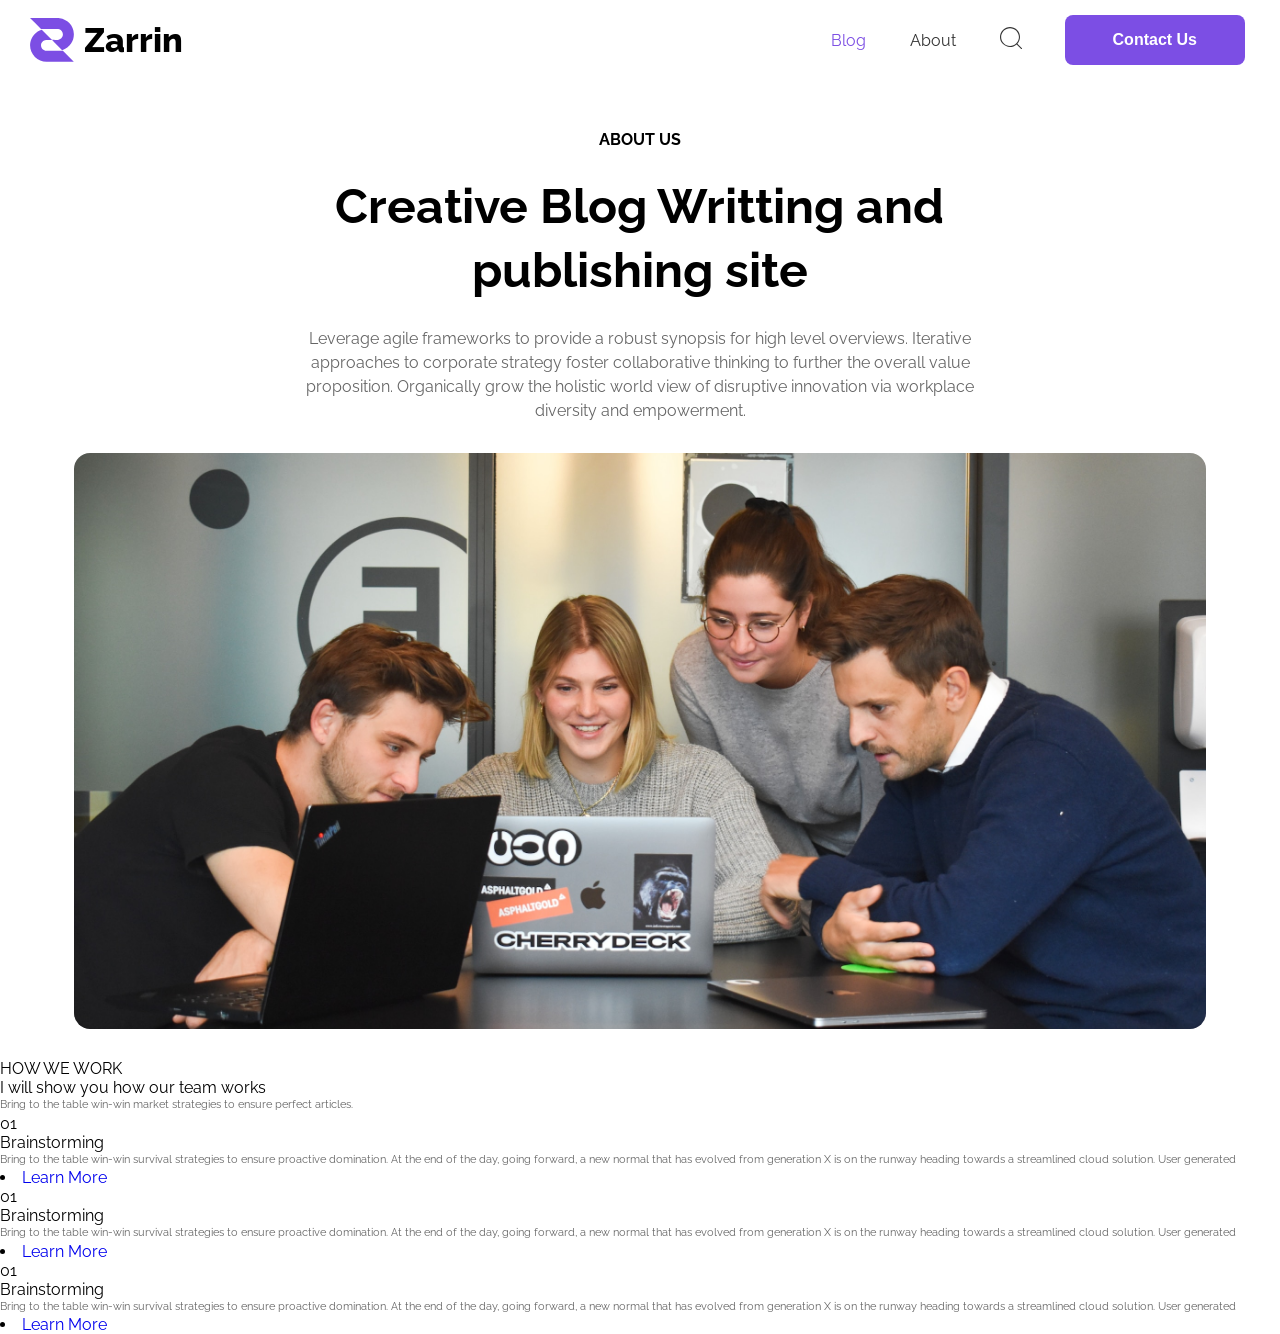
==== about.html @ 3b95d18b "The blog page is finished; I’m wrapping up the About page." ====
<!DOCTYPE html>
<html lang="en">

<head>
    <meta charset="UTF-8">
    <meta name="viewport" content="width=device-width, initial-scale=1.0">
    <title>About</title>
    <link rel="stylesheet" href="styles/about.css">
</head>

<body>
    <!--================ ABOUT PAGE =================-->

    <!-- NAVBAR SECTION -->
    <section class="navbar container">
        <div class="navbar-content">
            <div class="logo">
                <img src="icons/main-logo.svg" alt="" />
                <span>Zarrin</span>
            </div>
            <nav class="hamburger-content">
                <ul>
                    <li><a href="blog.html">Blog</a></li>
                    <li><a href="about.html">About</a></li>
                    <div class="ham-button">
                        <button class="btn-purple">Contact Us</button>
                    </div>
                </ul>
            </nav>
            <div class="nav-right">
                <div class="nav-links">
                    <ul>
                        <li><a href="blog.html">Blog</a></li>
                        <li><a href="about.html">About</a></li>
                        <li><img src="icons/search.svg" alt="" /></li>
                        <button class="btn-purple">Contact Us</button>
                    </ul>
                </div>
            </div>
            <div class="hamburger">
                <img src="icons/hamburger.png" alt="" />
            </div>
        </div>
    </section>

    <!-- CREATIVE BLOG -->
    <section class="blog container">
        <div class="blog-content">
            <div class="blog-mini-header">
                <span>ABOUT US</span>
            </div>
            <div class="blog-header">
                <span>Creative Blog Writting and publishing site</span>
            </div>
            <div class="blog-text main-p">
                <span>Leverage agile frameworks to provide a robust synopsis for high level overviews. Iterative
                    approaches to corporate strategy foster collaborative thinking to further the overall value
                    proposition. Organically grow the holistic world view of disruptive innovation via workplace
                    diversity and empowerment.
                </span>
            </div>
        </div>
        <div class="blog-img"></div>
    </section>

    <!-- OUR TEAM WORK -->
    <section class="our-work">
        <div class="team-top">
            <div class="mini-header">
                <span>HOW WE WORK</span>
            </div>
            <div class="top-text-content">
                <div class="team-header">
                    <span>I will show you how our team works</span>
                </div>
                <div class="top-right-text main-p">
                    <span>Bring to the table win-win market strategies to ensure perfect articles. </span>
                </div>
            </div>
        </div>
        <div class="team-cards">
            <!-- Third card -->
            <div class="t-card">
                <div class="t-num">
                    <span>01</span>
                </div>
                <div class="t-header">
                    <span>Brainstorming</span>
                </div>
                <div class="t-text main-p">
                    <span>Bring to the table win-win survival strategies to ensure proactive domination. At the end of
                        the day, going forward, a new normal that has evolved from generation X is on the runway heading
                        towards a streamlined cloud solution. User generated
                    </span>
                </div>
                <div class="learn-more">
                    <li><a href="#">Learn More</a></li>
                </div>
            </div>
            <!-- Third card -->
            <div class="t-card">
                <div class="t-num">
                    <span>01</span>
                </div>
                <div class="t-header">
                    <span>Brainstorming</span>
                </div>
                <div class="t-text main-p">
                    <span>Bring to the table win-win survival strategies to ensure proactive domination. At the end of
                        the day, going forward, a new normal that has evolved from generation X is on the runway heading
                        towards a streamlined cloud solution. User generated
                    </span>
                </div>
                <div class="learn-more">
                    <li><a href="#">Learn More</a></li>
                </div>
            </div>
            <!-- Third card -->
            <div class="t-card">
                <div class="t-num">
                    <span>01</span>
                </div>
                <div class="t-header">
                    <span>Brainstorming</span>
                </div>
                <div class="t-text main-p">
                    <span>Bring to the table win-win survival strategies to ensure proactive domination. At the end of
                        the day, going forward, a new normal that has evolved from generation X is on the runway heading
                        towards a streamlined cloud solution. User generated
                    </span>
                </div>
                <div class="learn-more">
                    <li><a href="#">Learn More</a></li>
                </div>
            </div>
        </div>
    </section>


    <script src="app.js"></script>
</body>

</html>
---- styles/about.css ----
@import url("https://fonts.googleapis.com/css2?family=Inter:ital,opsz,wght@0,14..32,100..900;1,14..32,100..900&family=Roboto:ital,wght@0,100..900;1,100..900&display=swap");
@import url("https://fonts.googleapis.com/css2?family=Inter:ital,opsz,wght@0,14..32,100..900;1,14..32,100..900&family=Raleway:ital,wght@0,100..900;1,100..900&family=Roboto:ital,wght@0,100..900;1,100..900&display=swap");
@import url("https://fonts.googleapis.com/css2?family=Inter:ital,opsz,wght@0,14..32,100..900;1,14..32,100..900&family=Roboto:ital,wght@0,100..900;1,100..900&display=swap");
@import url("https://fonts.googleapis.com/css2?family=Inter:ital,opsz,wght@0,14..32,100..900;1,14..32,100..900&family=Raleway:ital,wght@0,100..900;1,100..900&family=Roboto:ital,wght@0,100..900;1,100..900&display=swap");
* {
  margin: 0;
  padding: 0;
  box-sizing: border-box;
}

body {
  font-family: "raleway";
}

.container {
  max-width: 1232px;
  margin-inline: auto;
}

ul {
  list-style-type: none;
}

a {
  text-decoration: none;
}

.purple-bg {
  background-color: #7C4EE4;
}

.main-p {
  font-size: 11px;
  line-height: 150%;
  color: #666666;
}

.dev-and-date {
  display: flex;
  justify-content: center;
  align-items: center;
  font-family: "roboto";
  justify-content: start;
  gap: 8px;
}
.dev-and-date .development {
  font-weight: 700;
  font-size: 12px;
  line-height: 150%;
  font-family: roboto !important;
  color: #333333;
}
@media (max-width: 1024px) {
  .dev-and-date .development {
    font-size: 8px;
  }
}
.dev-and-date .date {
  font-weight: 500;
  font-size: 12px;
  font-family: "roboto" !important;
  line-height: 150%;
  color: #999999;
}
@media (max-width: 1024px) {
  .dev-and-date .date {
    font-size: 8px;
  }
}

.read-more {
  font-weight: 700;
  font-size: 18px;
  line-height: 150%;
}
.read-more a {
  color: #7C4EE4;
  text-decoration: underline;
}

.ai-header {
  font-weight: 700;
  font-size: 64px;
  width: 100%;
  line-height: 86px;
}

.navbar {
  position: fixed;
  background: #fff;
  max-width: 100% !important;
  top: 0;
  left: 0;
  right: 0;
  padding: 0 30px;
  z-index: 1;
}
.navbar .logo {
  display: flex;
  justify-content: center;
  align-items: center;
  gap: 10px;
}
.navbar .logo span {
  font-size: 34px;
  font-weight: 800;
}
.navbar .navbar-content {
  display: flex;
  justify-content: center;
  align-items: center;
  justify-content: space-between;
  padding: 15px 5px 15px 0;
}
.navbar .navbar-content .hamburger-content {
  display: none;
  position: absolute;
  width: 100%;
  background-color: #fff;
  justify-content: flex-start;
  top: 100%;
  left: 0;
  box-shadow: 0px 5px 15px -10px #6b6b6b;
}
.navbar .navbar-content .hamburger-content ul.active {
  display: none;
  flex-direction: column;
  width: 100%;
}
.navbar .navbar-content .hamburger-content ul.active li {
  padding: 25px 15px;
}
.navbar .navbar-content .hamburger-content ul.active li a {
  color: #7C4EE4;
}
.navbar .navbar-content .hamburger-content ul.active li:hover {
  background-color: #f3efff;
  cursor: pointer;
  transition: 0.1s ease-in;
}
.navbar .navbar-content .hamburger-content ul.active .ham-button {
  padding: 10px;
}
.navbar .navbar-content .hamburger-content .btn-purple {
  padding: 14px 32px;
  background-color: #7C4EE4;
  color: #fff;
  border: none;
  border-radius: 8px;
  font-size: 16px;
  font-weight: 600;
  cursor: pointer;
  color: #fff;
  padding: 16px 48px;
}
.navbar .navbar-content .hamburger-content .active {
  display: none;
  padding: 15px 10px;
  flex-direction: column;
}
.navbar .navbar-content .nav-right .nav-links ul {
  display: flex;
  justify-content: center;
  align-items: center;
  justify-content: space-between;
}
.navbar .navbar-content .nav-right .nav-links ul li {
  padding: 0 22px;
}
.navbar .navbar-content .nav-right .nav-links ul li a {
  color: #333333;
}
.navbar .navbar-content .nav-right .nav-links ul li:first-child a {
  color: #7C4EE4;
}
.navbar .navbar-content .nav-right .nav-links ul .btn-purple {
  padding: 14px 32px;
  background-color: #7C4EE4;
  color: #fff;
  border: none;
  border-radius: 8px;
  font-size: 16px;
  font-weight: 600;
  cursor: pointer;
  padding: 16px 48px;
}
@media (max-width: 480px) {
  .navbar .navbar-content .nav-right .nav-links ul .btn-purple {
    padding: 11px 32px;
  }
}
.navbar .navbar-content .nav-right .nav-links ul .btn-purple {
  margin-left: 20px;
}
.navbar .hamburger {
  display: none;
  height: 50px;
  cursor: pointer;
  padding: 5px;
  z-index: 1;
}

.form {
  display: flex;
  justify-content: center;
  align-items: center;
  flex-direction: column;
  padding: 130px 0;
  margin-inline: auto;
  text-align: center;
  color: #fff;
  margin: 70px 0 0;
}
.form .form-content {
  display: flex;
  justify-content: center;
  align-items: center;
  gap: 30px;
  width: 60%;
  flex-direction: column;
}
.form .form-content .form-header {
  font-weight: 700;
  font-size: 48px;
  line-height: 50px;
}
@media (max-width: 1024px) {
  .form .form-content .form-header {
    font-size: 34px;
    line-height: 36px;
  }
}
@media (max-width: 600px) {
  .form .form-content .form-header {
    font-size: 20px;
    line-height: 36px;
  }
}
.form .form-content form {
  display: flex;
  width: 70%;
  gap: 8px;
}
.form .form-content form input {
  width: 65%;
  padding: 12px 0 12px 15px;
  border-radius: 8px;
  border: none;
  font-size: 10px;
}
.form .form-content form .btn-main {
  padding: 14px 32px;
  background-color: #7C4EE4;
  color: #fff;
  border: none;
  border-radius: 8px;
  font-size: 16px;
  font-weight: 600;
  cursor: pointer;
  border: 2px solid #fff;
  padding: 14px 24px;
  font-size: 9px;
}
.form .form-content .form-text {
  color: #bbb;
}

@media (max-width: 800px) {
  .form {
    padding: 70px 0;
  }
}
.footer {
  display: flex;
  justify-content: center;
  align-items: center;
  flex-direction: column;
  padding: 50px 0;
  gap: 40px;
}
.footer .footer-top {
  display: flex;
  flex-direction: column;
  align-items: center;
  gap: 40px;
  width: 100%;
  border-bottom: 1px solid #7C4EE4;
  padding-bottom: 40px;
}
.footer .footer-top .logo {
  display: flex;
  justify-content: center;
  align-items: center;
}
.footer .footer-top .logo span {
  font-size: 34px;
  font-weight: 800;
  padding-left: 15px;
}
@media (max-width: 1024px) {
  .footer .footer-top .logo {
    font-size: 24px;
  }
}
.footer .footer-top .f-links ul {
  display: flex;
  justify-content: center;
  align-items: center;
  gap: 50px;
}
.footer .footer-top .f-links ul a {
  color: #150e06;
}
.footer .footer-top .footer-circle ul {
  display: flex;
  justify-content: center;
  align-items: center;
  gap: 16px;
}
.footer .footer-top .footer-circle ul li {
  background-color: #7C4EE4;
  width: 40px;
  height: 40px;
  text-align: center;
  padding: 10px 0;
  border-radius: 50%;
}
.footer .footer-top .footer-circle ul li a {
  font-weight: 700;
  color: #fff;
}

@media (max-width: 500px) {
  .footer .footer-top .f-links ul {
    display: flex;
    justify-content: center;
    align-items: center;
    gap: 30px;
  }
}
.blog {
  display: flex;
  justify-content: center;
  align-items: center;
  flex-direction: column;
  padding: 130px 0 30px;
  text-align: center;
  gap: 30px;
}
.blog .blog-content {
  display: flex;
  justify-content: center;
  align-items: center;
  gap: 25px;
  width: 60%;
  flex-direction: column;
}
.blog .blog-content .blog-mini-header {
  font-weight: 700;
}
.blog .blog-content .blog-header {
  font-weight: 700;
  font-size: 48px;
  line-height: 50px;
}
@media (max-width: 1024px) {
  .blog .blog-content .blog-header {
    font-size: 34px;
    line-height: 36px;
  }
}
@media (max-width: 600px) {
  .blog .blog-content .blog-header {
    font-size: 20px;
    line-height: 36px;
  }
}
.blog .blog-content .blog-header {
  line-height: 64px;
  width: 90%;
}
.blog .blog-content .blog-text {
  line-height: 150%;
  font-size: 16px;
}
.blog .blog-img {
  background-image: url(/images/dev_team.jpg);
  background-position: center;
  background-size: cover;
  background-repeat: no-repeat;
  width: 100%;
  height: 576px;
  max-height: 576px;
  position: relative;
  border-radius: 16px;
}

@media (max-width: 1320px) {
  .container {
    max-width: 1132px;
  }
}
@media (max-width: 1210px) {
  .container {
    max-width: 1022px;
  }
  .ai-header {
    font-size: 46px;
    line-height: 62px;
  }
  .ai .ai-img img {
    height: 516px;
  }
}
@media (max-width: 1110px) {
  .container {
    max-width: 912px;
  }
  .ai .left-side {
    max-width: 47%;
  }
  .recent-cards .card img,
  .popular-cards .card img,
  .popular-cards-low .card img {
    height: 300px;
  }
}
@media (max-width: 1024px) {
  .container {
    max-width: 882px;
  }
  .recent-cards,
  .popular-cards,
  .popular-cards-low {
    gap: 10px;
  }
  .ai-header {
    font-size: 46px;
    line-height: 62px;
  }
}
@media (max-width: 1000px) {
  .container {
    max-width: 850px;
  }
  .logo span {
    font-size: 24px;
  }
  .main-p {
    font-size: 11px;
  }
  .dev-and-date {
    align-items: unset;
  }
  .dev-and-date .development {
    font-size: 8px;
  }
  .dev-and-date .date {
    font-size: 8px;
  }
  .form .form-content {
    width: 70%;
  }
  .form .form-content form {
    width: 75%;
  }
  .footer .footer-top .f-links ul a {
    font-size: 11px;
  }
}
@media (max-width: 930px) {
  .container {
    max-width: 770px;
  }
  .ai .left-side {
    max-width: 40%;
  }
  .ai .ai-img {
    max-width: 55%;
  }
  .ai .ai-img img {
    height: 516px;
  }
  .recent-cards .card img,
  .popular-cards .card img,
  .popular-cards-low .card img {
    height: 260px;
  }
}
@media (max-width: 850px) {
  .container {
    max-width: 670px;
  }
  .ai-header {
    font-size: 40px;
    line-height: 52px;
  }
  .ai .ai-img img {
    height: 450px;
  }
}
@media (max-width: 810px) {
  .form .form-content {
    width: 75%;
  }
  .form .form-content form {
    width: 80%;
  }
}
@media (max-width: 750px) {
  .container {
    max-width: 600px;
  }
  .navbar .navbar-content .show {
    display: flex;
  }
  .navbar .navbar-content .show .active {
    display: flex !important;
  }
  .navbar .nav-right {
    display: none;
  }
  .navbar .hamburger {
    display: flex;
  }
  .ai {
    flex-direction: column;
    align-items: center;
    padding: 40px 0;
  }
  .ai .left-side {
    max-width: 90%;
    gap: 20px;
  }
  .ai .ai-img {
    max-width: 90%;
  }
  .recent-cards .card img,
  .popular-cards .card img,
  .popular-cards-low .card img {
    height: 220px;
  }
}
@media (max-width: 710px) {
  .form .form-content {
    width: 80%;
  }
  .form .form-content form {
    width: 85%;
  }
}
@media (max-width: 660px) {
  .container {
    max-width: 540px;
  }
}
@media (max-width: 625px) {
  .form .form-content {
    width: 85%;
  }
  .form .form-content form {
    width: 100%;
    justify-content: center;
  }
  .form .form-content form .btn-main {
    padding: 14px 18px;
  }
}
@media (max-width: 600px) {
  .container {
    max-width: 480px;
  }
  .ai-header {
    font-size: 36px;
    line-height: 40px;
  }
  .ai .ai-img img {
    height: 350px;
  }
  .recent-cards,
  .popular-cards,
  .popular-cards-low {
    flex-direction: column;
  }
  .recent-cards .card,
  .popular-cards .card,
  .popular-cards-low .card {
    justify-content: unset;
    max-height: 450px;
  }
}
@media (max-width: 540px) {
  .container {
    max-width: 430px;
  }
  .vr {
    align-items: center;
    padding: 80px 0;
  }
  .vr .vr-content {
    align-items: center;
    flex-direction: column;
    padding: 20px;
    border: 1px solid #bdbdbd;
    border-radius: 12px;
  }
  .vr .vr-content .vr-bg {
    position: unset;
    height: 300px;
  }
  .vr .vr-content .vr-card {
    display: flex;
    flex-direction: column;
    padding: 32px 0 0;
    min-height: 300px;
    max-width: 100%;
    margin: 0;
    box-shadow: none;
    border-radius: 0;
  }
  .recent .recent-low {
    display: none;
  }
}
@media (max-width: 480px) {
  .container {
    max-width: 370px;
  }
  .ai .ai-img img {
    height: 350px;
  }
  .ai .left-side .ai-button .btn-main {
    padding: 12px 28px;
  }
}
.recent-cards,
.popular-cards,
.popular-cards-low {
  gap: 40px;
  padding-top: 40px;
}

@media (max-width: 420px) {
  .container {
    max-width: 327px;
  }
}
@media (max-width: 360px) {
  .container {
    max-width: 280px;
  }
}/*# sourceMappingURL=about.css.map */
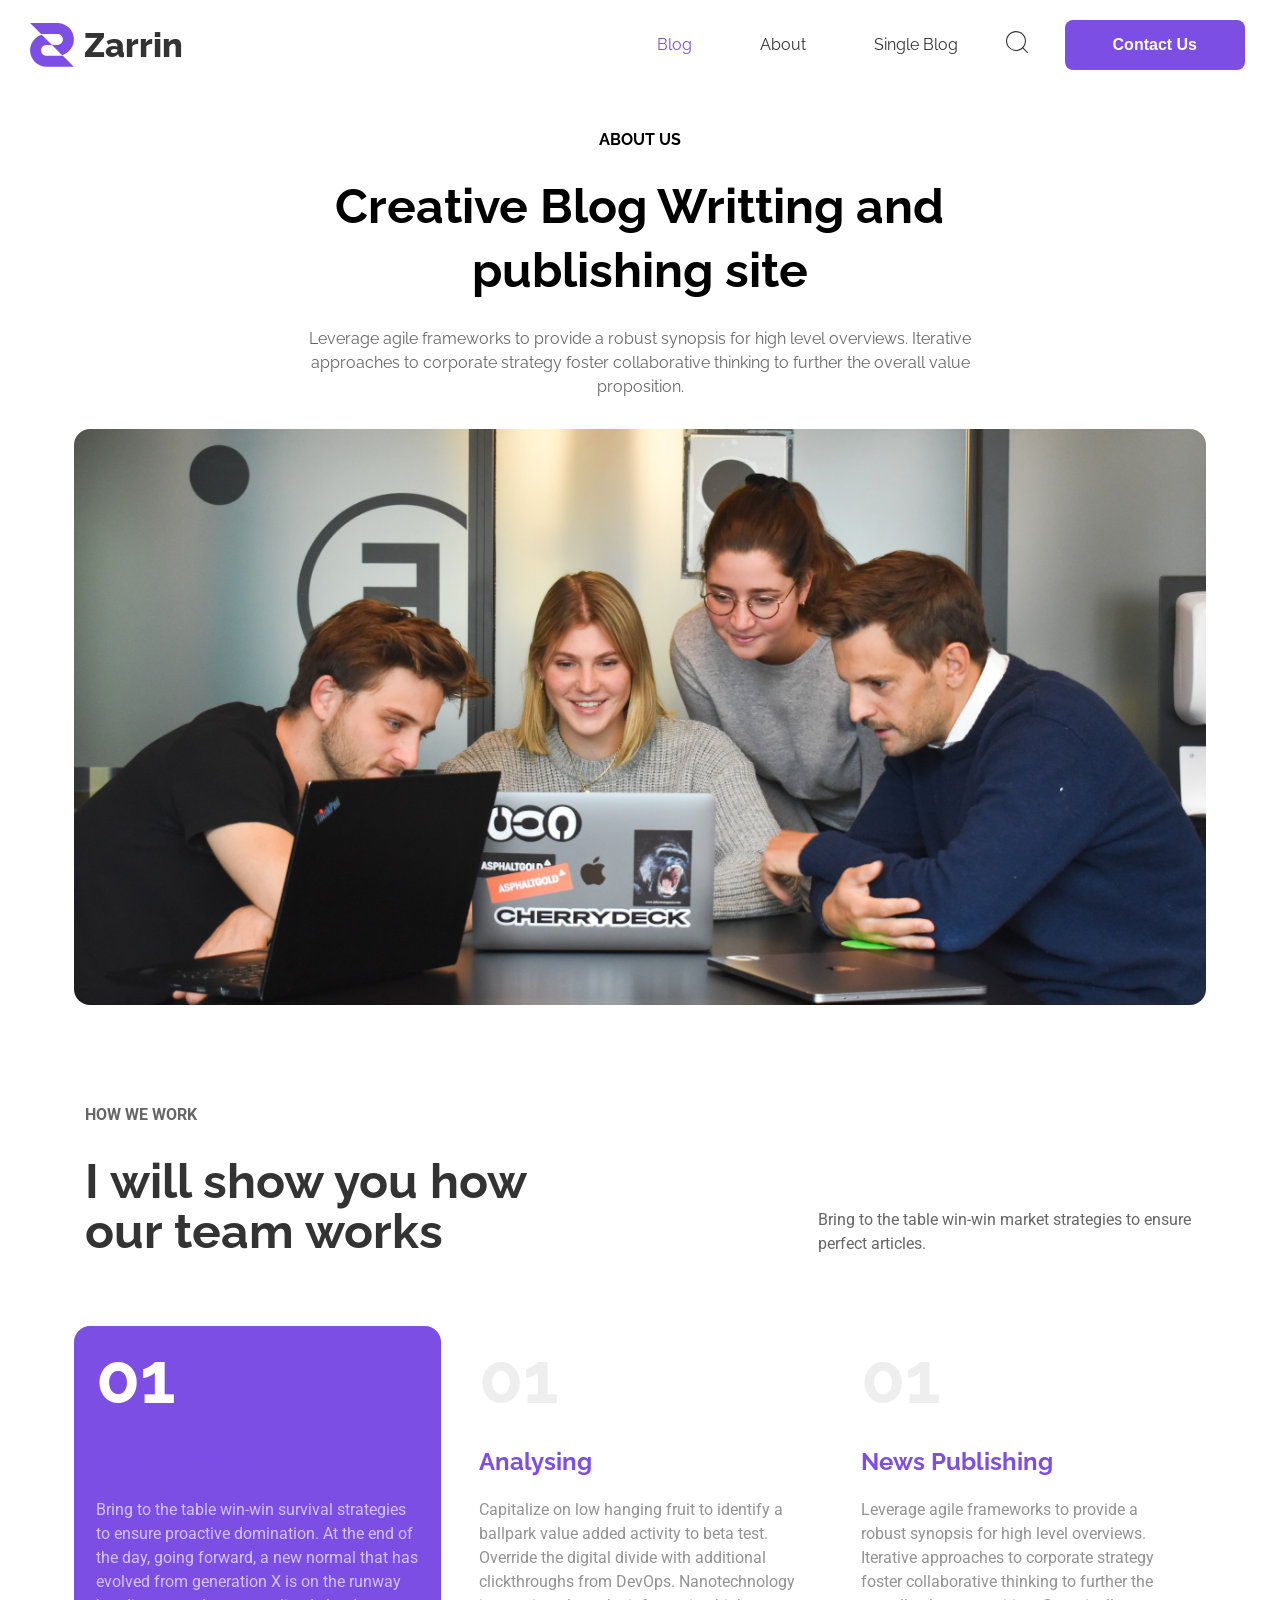
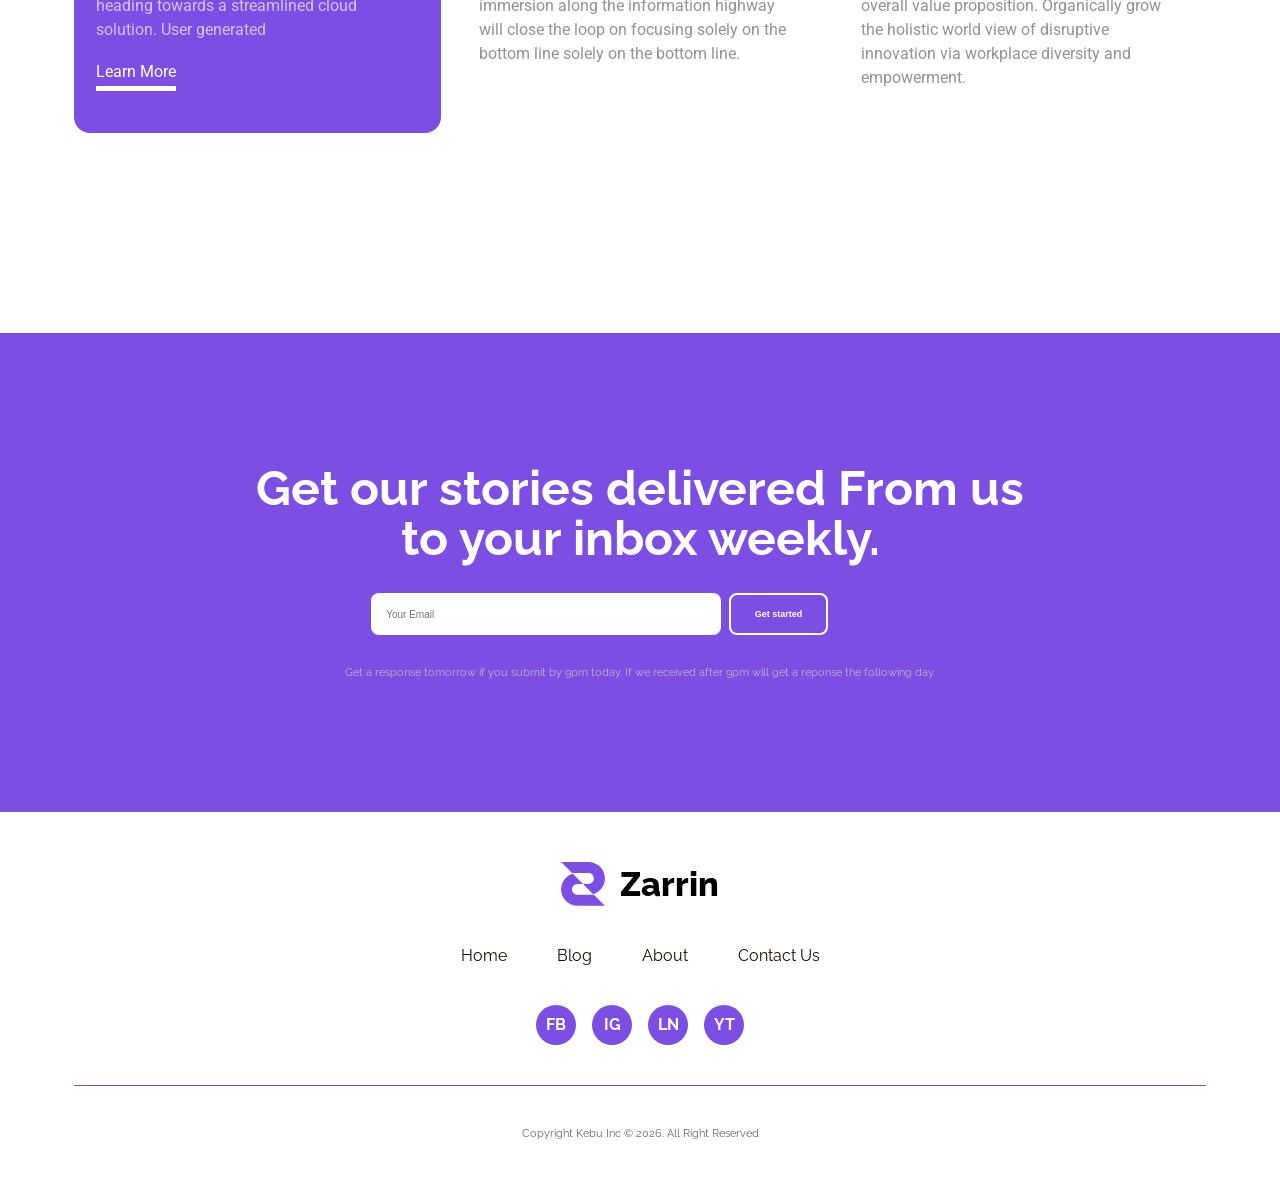
==== commit 5291922b: "finished working on the about page" ====
--- a/about.html
+++ b/about.html
@@ -15,13 +15,16 @@
     <section class="navbar container">
         <div class="navbar-content">
             <div class="logo">
-                <img src="icons/main-logo.svg" alt="" />
-                <span>Zarrin</span>
+                <a href="index.html">
+                    <img src="icons/main-logo.svg" alt=""/>
+                    <span>Zarrin</span>
+                </a>
             </div>
             <nav class="hamburger-content">
                 <ul>
                     <li><a href="blog.html">Blog</a></li>
                     <li><a href="about.html">About</a></li>
+                    <li><a href="single_blog.html">Single Blog</a></li>
                     <div class="ham-button">
                         <button class="btn-purple">Contact Us</button>
                     </div>
@@ -32,6 +35,7 @@
                     <ul>
                         <li><a href="blog.html">Blog</a></li>
                         <li><a href="about.html">About</a></li>
+                        <li><a href="single_blog.html">Single Blog</a></li>
                         <li><img src="icons/search.svg" alt="" /></li>
                         <button class="btn-purple">Contact Us</button>
                     </ul>
@@ -55,8 +59,7 @@
             <div class="blog-text main-p">
                 <span>Leverage agile frameworks to provide a robust synopsis for high level overviews. Iterative
                     approaches to corporate strategy foster collaborative thinking to further the overall value
-                    proposition. Organically grow the holistic world view of disruptive innovation via workplace
-                    diversity and empowerment.
+                    proposition.
                 </span>
             </div>
         </div>
@@ -64,9 +67,9 @@
     </section>
 
     <!-- OUR TEAM WORK -->
-    <section class="our-work">
+    <section class="our-work container">
         <div class="team-top">
-            <div class="mini-header">
+            <div class="dev-and-date">
                 <span>HOW WE WORK</span>
             </div>
             <div class="top-text-content">
@@ -74,65 +77,124 @@
                     <span>I will show you how our team works</span>
                 </div>
                 <div class="top-right-text main-p">
-                    <span>Bring to the table win-win market strategies to ensure perfect articles. </span>
+                    <span>Bring to the table win-win market strategies to ensure perfect articles.</span>
                 </div>
             </div>
         </div>
         <div class="team-cards">
+            <!-- First card -->
+            <div class="t-card">
+                <div class="t-card-content">
+                    <div class="t-num">
+                        <span>01</span>
+                    </div>
+                    <div class="t-card-header">
+                        <span>Brainstorming</span>
+                    </div>
+                    <div class="t-card-text main-p">
+                        <span>Bring to the table win-win survival strategies to ensure proactive domination. At the end
+                            of
+                            the day, going forward, a new normal that has evolved from generation X is on the runway
+                            heading
+                            towards a streamlined cloud solution. User generated
+                        </span>
+                    </div>
+                    <div class="learn-more">
+                        <li><a href="#">Learn More</a></li>
+                    </div>
+                </div>
+            </div>
+            <!-- Second card -->
+            <div class="t-card">
+                <div class="t-card-content">
+                    <div class="t-num">
+                        <span>01</span>
+                    </div>
+                    <div class="t-card-header">
+                        <span>Analysing</span>
+                    </div>
+                    <div class="t-card-text main-p">
+                        <span>Capitalize on low hanging fruit to identify a ballpark value added activity to beta test.
+                            Override the digital divide with additional clickthroughs from DevOps. Nanotechnology
+                            immersion
+                            along the information highway will close the loop on focusing solely on the bottom line
+                            solely
+                            on the bottom line.
+                        </span>
+                    </div>
+                    <div class="learn-more">
+                        <li><a href="#">Learn More</a></li>
+                    </div>
+                </div>
+            </div>
             <!-- Third card -->
             <div class="t-card">
-                <div class="t-num">
-                    <span>01</span>
-                </div>
-                <div class="t-header">
-                    <span>Brainstorming</span>
-                </div>
-                <div class="t-text main-p">
-                    <span>Bring to the table win-win survival strategies to ensure proactive domination. At the end of
-                        the day, going forward, a new normal that has evolved from generation X is on the runway heading
-                        towards a streamlined cloud solution. User generated
-                    </span>
-                </div>
-                <div class="learn-more">
-                    <li><a href="#">Learn More</a></li>
-                </div>
-            </div>
-            <!-- Third card -->
-            <div class="t-card">
-                <div class="t-num">
-                    <span>01</span>
-                </div>
-                <div class="t-header">
-                    <span>Brainstorming</span>
-                </div>
-                <div class="t-text main-p">
-                    <span>Bring to the table win-win survival strategies to ensure proactive domination. At the end of
-                        the day, going forward, a new normal that has evolved from generation X is on the runway heading
-                        towards a streamlined cloud solution. User generated
-                    </span>
-                </div>
-                <div class="learn-more">
-                    <li><a href="#">Learn More</a></li>
-                </div>
-            </div>
-            <!-- Third card -->
-            <div class="t-card">
-                <div class="t-num">
-                    <span>01</span>
-                </div>
-                <div class="t-header">
-                    <span>Brainstorming</span>
-                </div>
-                <div class="t-text main-p">
-                    <span>Bring to the table win-win survival strategies to ensure proactive domination. At the end of
-                        the day, going forward, a new normal that has evolved from generation X is on the runway heading
-                        towards a streamlined cloud solution. User generated
-                    </span>
-                </div>
-                <div class="learn-more">
-                    <li><a href="#">Learn More</a></li>
-                </div>
-            </div>
+                <div class="t-card-content">
+                    <div class="t-num">
+                        <span>01</span>
+                    </div>
+                    <div class="t-card-header">
+                        <span>News Publishing</span>
+                    </div>
+                    <div class="t-card-text main-p">
+                        <span>Leverage agile frameworks to provide a robust synopsis for high level overviews. Iterative
+                            approaches to corporate strategy foster collaborative thinking to further the overall value
+                            proposition. Organically grow the holistic world view of disruptive innovation via workplace
+                            diversity and empowerment.
+                        </span>
+                    </div>
+                    <div class="learn-more">
+                        <li><a href="#">Learn More</a></li>
+                    </div>
+                </div>
+            </div>
+        </div>
+    </section>
+
+    <!-- FORM SECTION -->
+    <section class="form purple-bg">
+        <div class="form-content container">
+            <div class="form-header">
+                <span>Get our stories delivered From us to your inbox weekly.</span>
+            </div>
+            <form>
+                <input type="text" placeholder="Your Email" required />
+                <button class="btn-main">Get started</button>
+            </form>
+            <div class="form-text main-p">
+                <span>Get a response tomorrow if you submit by 9pm today. If we received
+                    after 9pm will get a reponse the following day.
+                </span>
+            </div>
+        </div>
+    </section>
+
+    <!-- FOOTER SECTION -->
+    <section class="footer container">
+        <div class="footer-top">
+            <div class="logo">
+                <img src="/icons/main-logo.svg" alt="" />
+                <span>Zarrin</span>
+            </div>
+            <div class="f-links">
+                <ul>
+                    <li><a href="#">Home</a></li>
+                    <li><a href="#">Blog</a></li>
+                    <li><a href="#">About</a></li>
+                    <li><a href="#">Contact Us</a></li>
+                </ul>
+            </div>
+            <div class="footer-circle">
+                <ul>
+                    <li><a href="#">FB</a></li>
+                    <li><a href="#">IG</a></li>
+                    <li><a href="#">LN</a></li>
+                    <li><a href="#">YT</a></li>
+                </ul>
+            </div>
+        </div>
+        <div class="footer-low main-p">
+            <span>Copyright Kebu Inc © 2026. All Right Reserved</span>
         </div>
     </section>
 
--- a/styles/about.css
+++ b/styles/about.css
@@ -95,15 +95,16 @@
   padding: 0 30px;
   z-index: 1;
 }
-.navbar .logo {
+.navbar .logo a {
   display: flex;
   justify-content: center;
   align-items: center;
   gap: 10px;
 }
-.navbar .logo span {
+.navbar .logo a span {
   font-size: 34px;
   font-weight: 800;
+  color: #333333;
 }
 .navbar .navbar-content {
   display: flex;
@@ -132,6 +133,7 @@
 }
 .navbar .navbar-content .hamburger-content ul.active li a {
   color: #7C4EE4;
+  width: 100%;
 }
 .navbar .navbar-content .hamburger-content ul.active li:hover {
   background-color: #f3efff;
@@ -165,10 +167,16 @@
   justify-content: space-between;
 }
 .navbar .navbar-content .nav-right .nav-links ul li {
-  padding: 0 22px;
+  padding: 16px 16px 16px 12px;
 }
 .navbar .navbar-content .nav-right .nav-links ul li a {
   color: #333333;
+  padding: 10px 20px;
+}
+.navbar .navbar-content .nav-right .nav-links ul li:hover {
+  background-color: #f3efff;
+  cursor: pointer;
+  transition: 0.2s ease-in;
 }
 .navbar .navbar-content .nav-right .nav-links ul li:first-child a {
   color: #7C4EE4;
@@ -395,6 +403,173 @@
   border-radius: 16px;
 }
 
+@media (max-width: 750px) {
+  .blog .blog-content {
+    width: 100%;
+  }
+  .blog .blog-content .blog-header {
+    line-height: 32px;
+  }
+  .blog .blog-content .blog-text {
+    font-size: 10px;
+  }
+  .blog .blog-img {
+    height: 400px;
+  }
+}
+@media (max-width: 480px) {
+  .blog .blog-img {
+    height: 300px;
+  }
+}
+.our-work {
+  display: flex;
+  flex-direction: column;
+  align-items: center;
+  padding: 70px 0 130px;
+  gap: 30px;
+}
+.our-work .team-top {
+  display: flex;
+  flex-direction: column;
+  gap: 32px;
+  width: 98%;
+}
+.our-work .team-top .dev-and-date {
+  font-weight: 700;
+  color: #666666;
+}
+.our-work .team-top .top-text-content {
+  display: flex;
+  justify-content: space-between;
+  align-items: end;
+}
+.our-work .team-top .top-text-content .team-header {
+  font-weight: 700;
+  font-size: 48px;
+  line-height: 50px;
+}
+@media (max-width: 1024px) {
+  .our-work .team-top .top-text-content .team-header {
+    font-size: 34px;
+    line-height: 36px;
+  }
+}
+@media (max-width: 600px) {
+  .our-work .team-top .top-text-content .team-header {
+    font-size: 20px;
+    line-height: 36px;
+  }
+}
+.our-work .team-top .top-text-content .team-header {
+  color: #333333;
+  width: 40%;
+}
+.our-work .team-top .top-text-content .top-right-text {
+  font-family: roboto;
+  font-size: 16px;
+  width: 34%;
+}
+.our-work .team-cards {
+  display: flex;
+  padding-top: 40px;
+  gap: 16px;
+}
+.our-work .team-cards .t-card {
+  display: flex;
+  justify-content: center;
+  border-radius: 16px;
+  width: 33%;
+  padding: 4px;
+}
+.our-work .team-cards .t-card .t-card-content {
+  display: flex;
+  flex-direction: column;
+  gap: 20px;
+  width: 90%;
+}
+.our-work .team-cards .t-card .t-card-content .t-num {
+  font-weight: 700;
+  font-size: 72px;
+  line-height: 96px;
+  color: #666666;
+  opacity: 10%;
+}
+.our-work .team-cards .t-card .t-card-content .t-card-header {
+  font-weight: 700;
+  font-size: 24px;
+  line-height: 32px;
+  color: #7C4EE4;
+}
+.our-work .team-cards .t-card .t-card-content .t-card-text {
+  font-size: 16px;
+  font-family: roboto;
+  font-weight: 400;
+  color: #666666;
+  line-height: 150%;
+  opacity: 70%;
+}
+.our-work .team-cards .t-card .t-card-content .learn-more li {
+  list-style-type: none;
+}
+.our-work .team-cards .t-card .t-card-content .learn-more li a {
+  color: #fff;
+  font-family: roboto;
+  border-bottom: 5px solid;
+  padding-bottom: 5px;
+}
+@media (max-width: 1110px) {
+  .our-work .team-cards .t-card {
+    width: 94%;
+  }
+  .our-work .team-cards .t-card .t-card-content {
+    gap: 10px;
+  }
+  .our-work .team-cards .t-card .t-card-content .t-num {
+    font-size: 52px;
+    line-height: 68px;
+  }
+  .our-work .team-cards .t-card .t-card-content .t-card-header {
+    font-size: 17px;
+  }
+  .our-work .team-cards .t-card .t-card-content .t-card-text {
+    font-size: 11px;
+  }
+  .our-work .team-cards .t-card .t-card-content .learn-more li a {
+    font-size: 10px;
+  }
+}
+.our-work .team-cards .t-card:first-child {
+  background-color: #7C4EE4;
+  color: #fff;
+}
+.our-work .team-cards .t-card:first-child .t-num {
+  opacity: 100%;
+  color: #fff;
+}
+.our-work .team-cards .t-card:first-child .t-card-text {
+  color: #F7F6FE;
+}
+
+@media (max-width: 660px) {
+  .our-work .team-top .top-text-content {
+    flex-direction: column;
+    align-items: start;
+    gap: 20px;
+  }
+  .our-work .team-top .top-text-content .team-header {
+    width: 100%;
+  }
+  .our-work .team-top .top-text-content .top-right-text {
+    width: 100%;
+  }
+  .our-work .team-cards {
+    flex-direction: column;
+  }
+  .our-work .team-cards .t-card {
+    padding: 20px 0;
+  }
+}
 @media (max-width: 1320px) {
   .container {
     max-width: 1132px;
@@ -500,6 +675,18 @@
   }
 }
 @media (max-width: 810px) {
+  .navbar .navbar-content .show {
+    display: flex;
+  }
+  .navbar .navbar-content .show .active {
+    display: flex !important;
+  }
+  .navbar .nav-right {
+    display: none;
+  }
+  .navbar .hamburger {
+    display: flex;
+  }
   .form .form-content {
     width: 75%;
   }
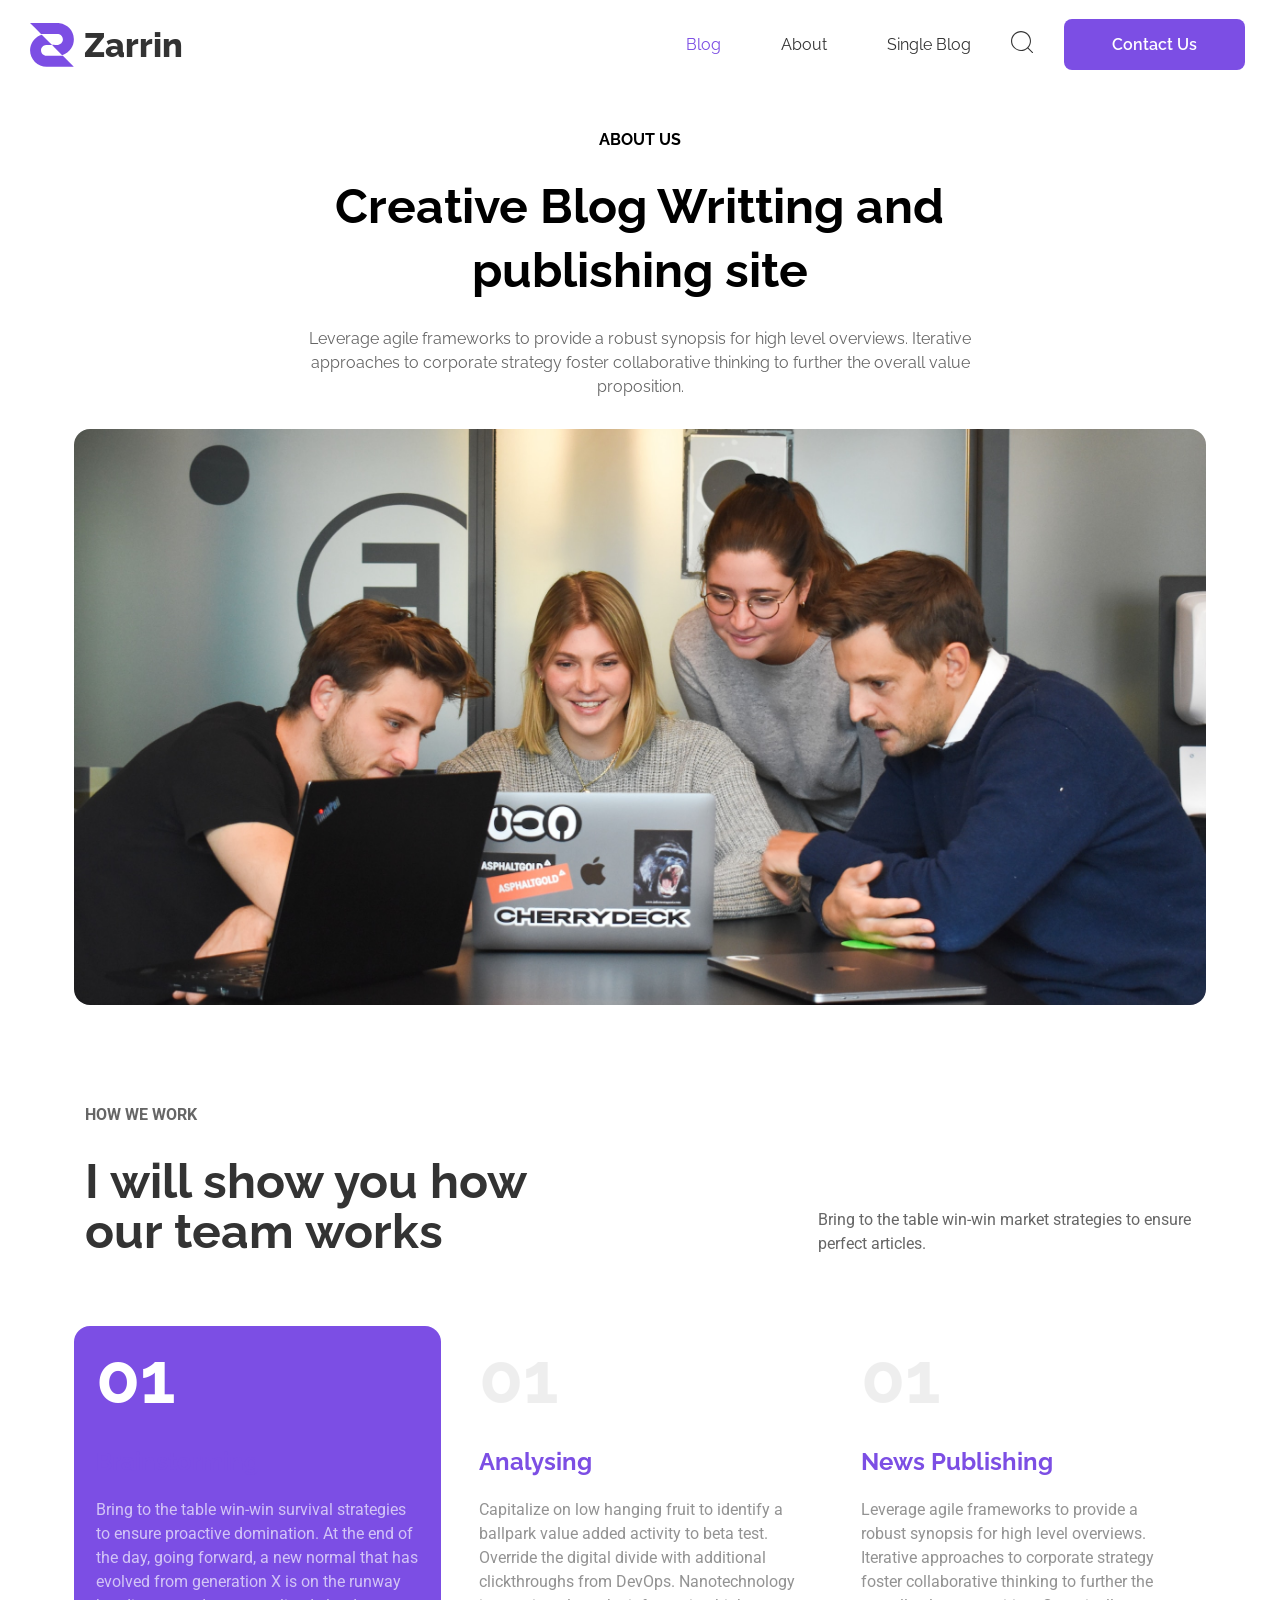
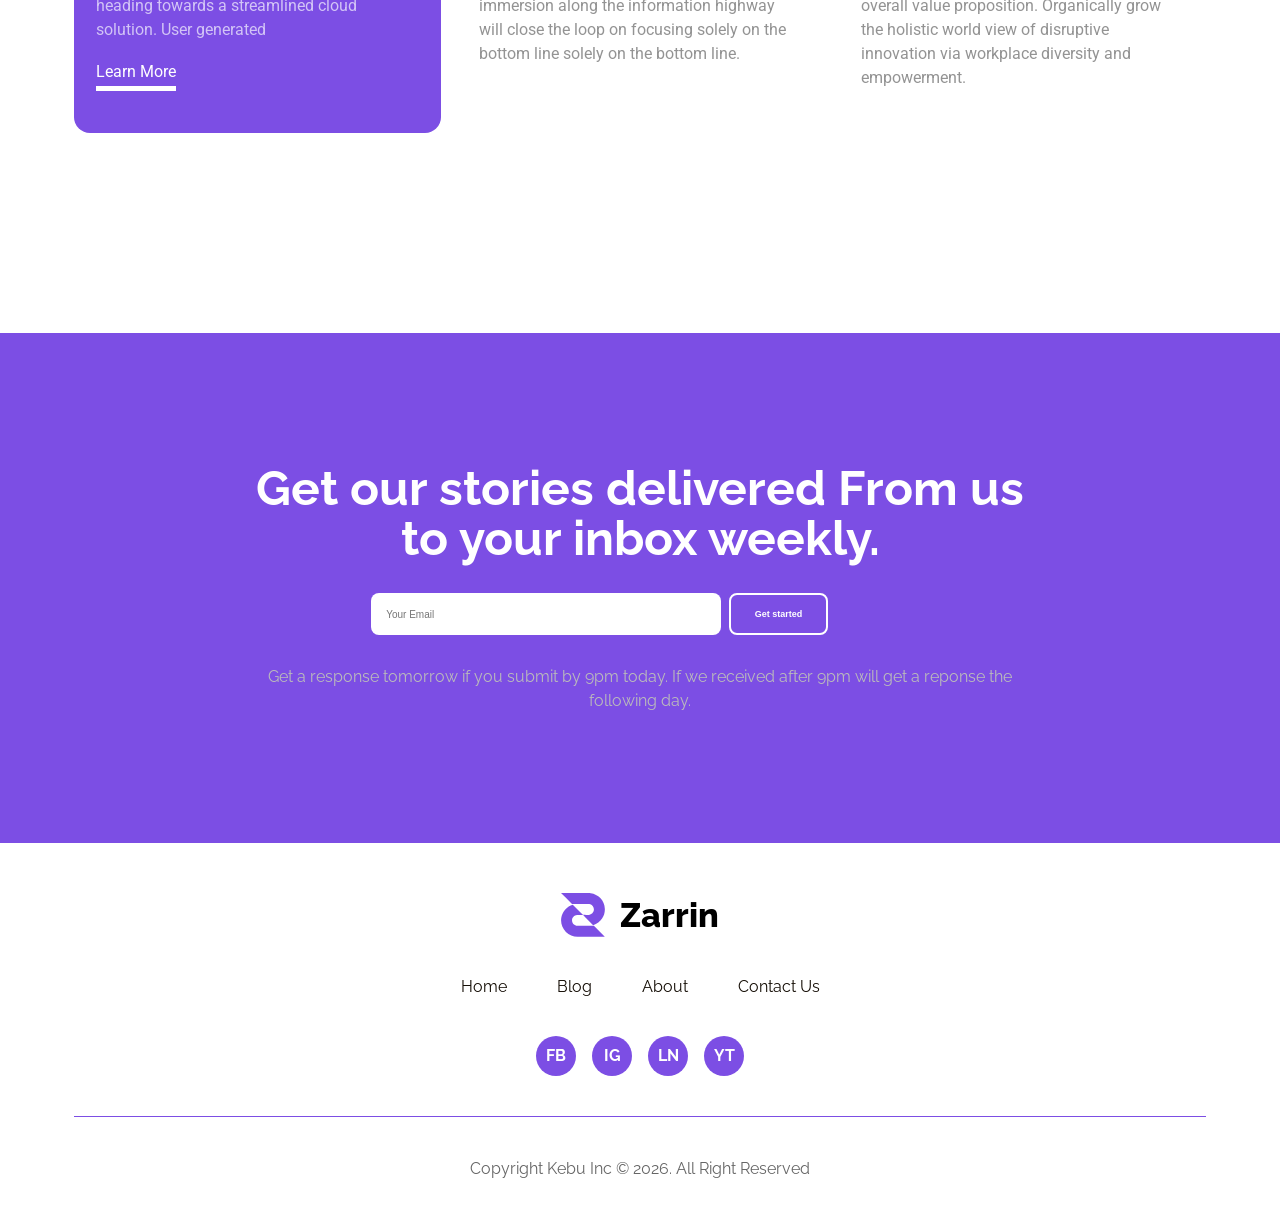
==== commit edaa642c: "finished working on a few more pages" ====
--- a/about.html
+++ b/about.html
@@ -26,7 +26,7 @@
                     <li><a href="about.html">About</a></li>
                     <li><a href="single_blog.html">Single Blog</a></li>
                     <div class="ham-button">
-                        <button class="btn-purple">Contact Us</button>
+                        <a class="btn-purple" href="contact.html">Contact Us</a>
                     </div>
                 </ul>
             </nav>
@@ -37,7 +37,7 @@
                         <li><a href="about.html">About</a></li>
                         <li><a href="single_blog.html">Single Blog</a></li>
                         <li><img src="icons/search.svg" alt="" /></li>
-                        <button class="btn-purple">Contact Us</button>
+                        <a class="btn-purple" href="contact.html">Contact Us</a>
                     </ul>
                 </div>
             </div>
--- a/styles/about.css
+++ b/styles/about.css
@@ -30,7 +30,7 @@
 }
 
 .main-p {
-  font-size: 11px;
+  font-size: 16px;
   line-height: 150%;
   color: #666666;
 }
@@ -167,7 +167,7 @@
   justify-content: space-between;
 }
 .navbar .navbar-content .nav-right .nav-links ul li {
-  padding: 16px 16px 16px 12px;
+  padding: 16px 10px;
 }
 .navbar .navbar-content .nav-right .nav-links ul li a {
   color: #333333;
@@ -199,6 +199,11 @@
 }
 .navbar .navbar-content .nav-right .nav-links ul .btn-purple {
   margin-left: 20px;
+}
+.navbar .navbar-content .nav-right .nav-links ul .btn-purple a {
+  color: #fff;
+  font-weight: 600;
+  font-size: 16px;
 }
 .navbar .hamburger {
   display: none;
@@ -674,7 +679,7 @@
     height: 450px;
   }
 }
-@media (max-width: 810px) {
+@media (max-width: 820px) {
   .navbar .navbar-content .show {
     display: flex;
   }
@@ -819,14 +824,13 @@
   .ai .left-side .ai-button .btn-main {
     padding: 12px 28px;
   }
-}
-.recent-cards,
-.popular-cards,
-.popular-cards-low {
-  gap: 40px;
-  padding-top: 40px;
-}
-
+  .recent-cards,
+  .popular-cards,
+  .popular-cards-low {
+    gap: 40px;
+    padding-top: 40px;
+  }
+}
 @media (max-width: 420px) {
   .container {
     max-width: 327px;
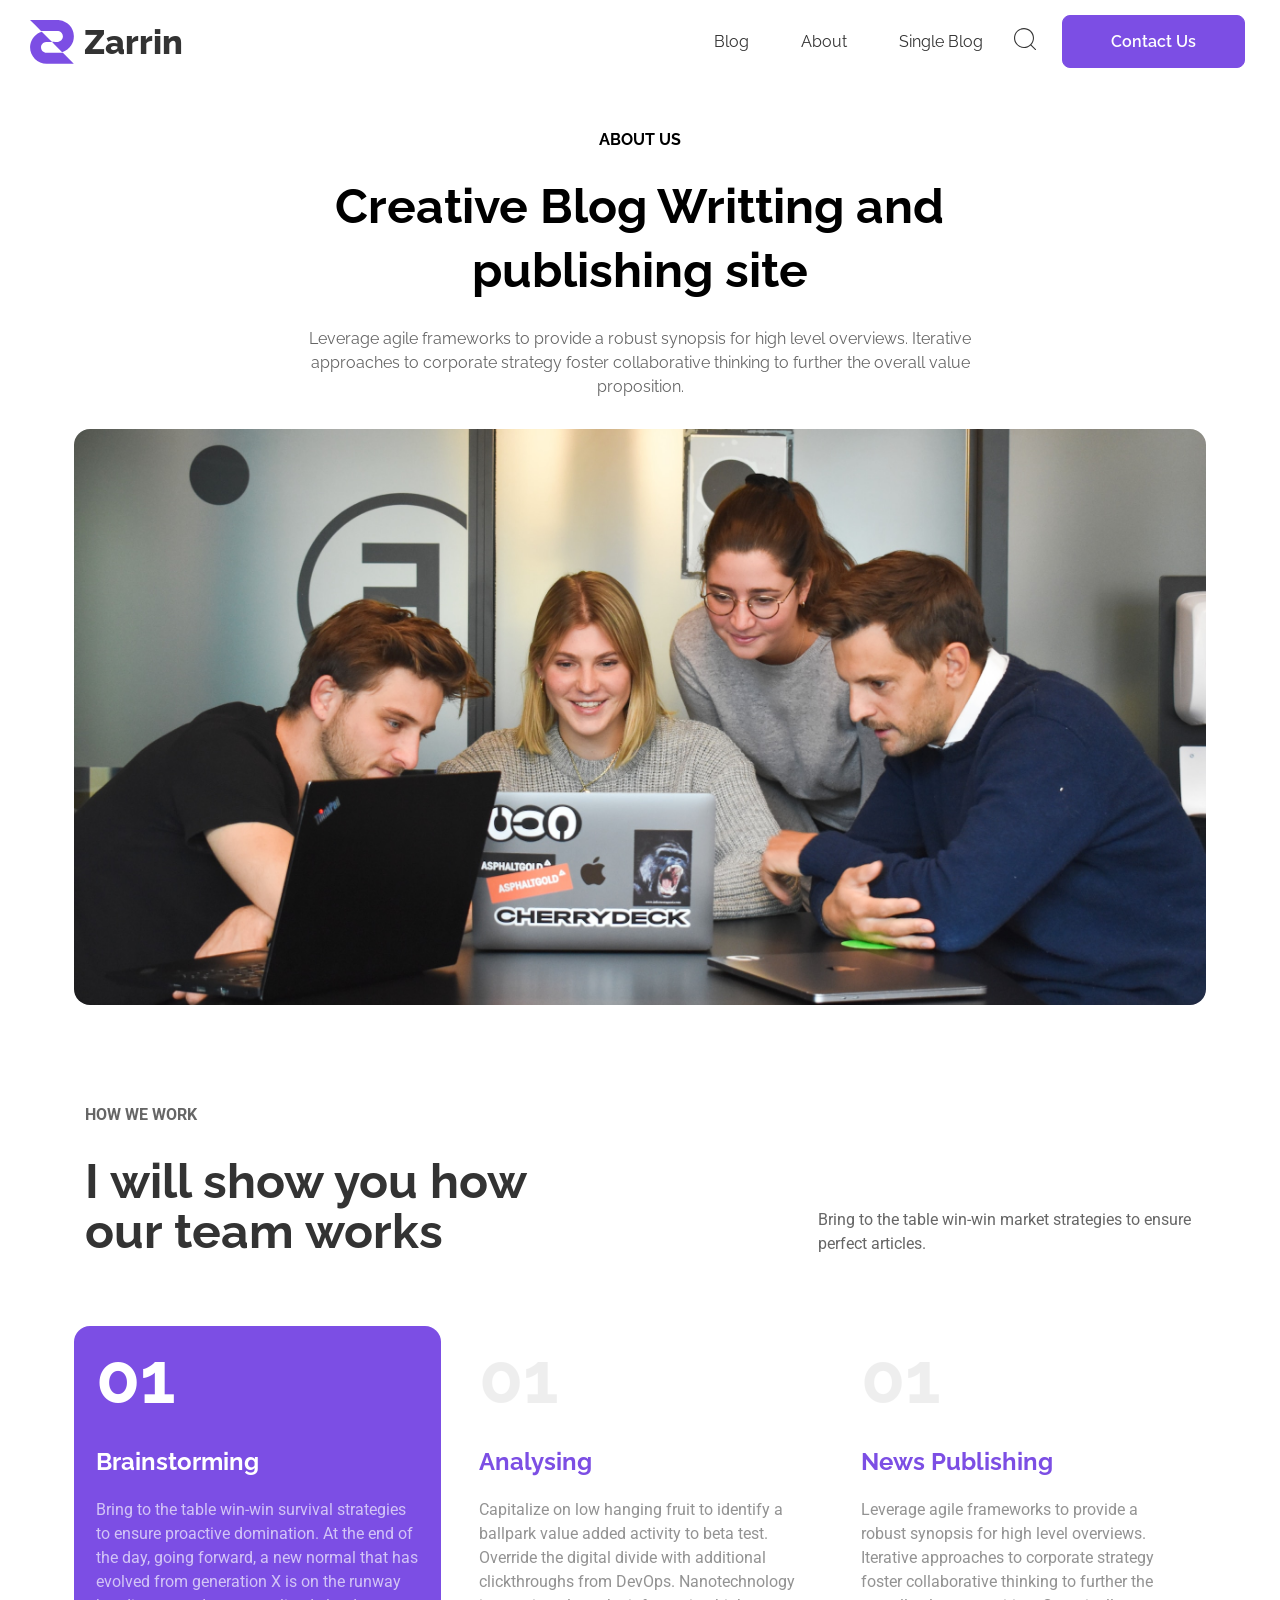
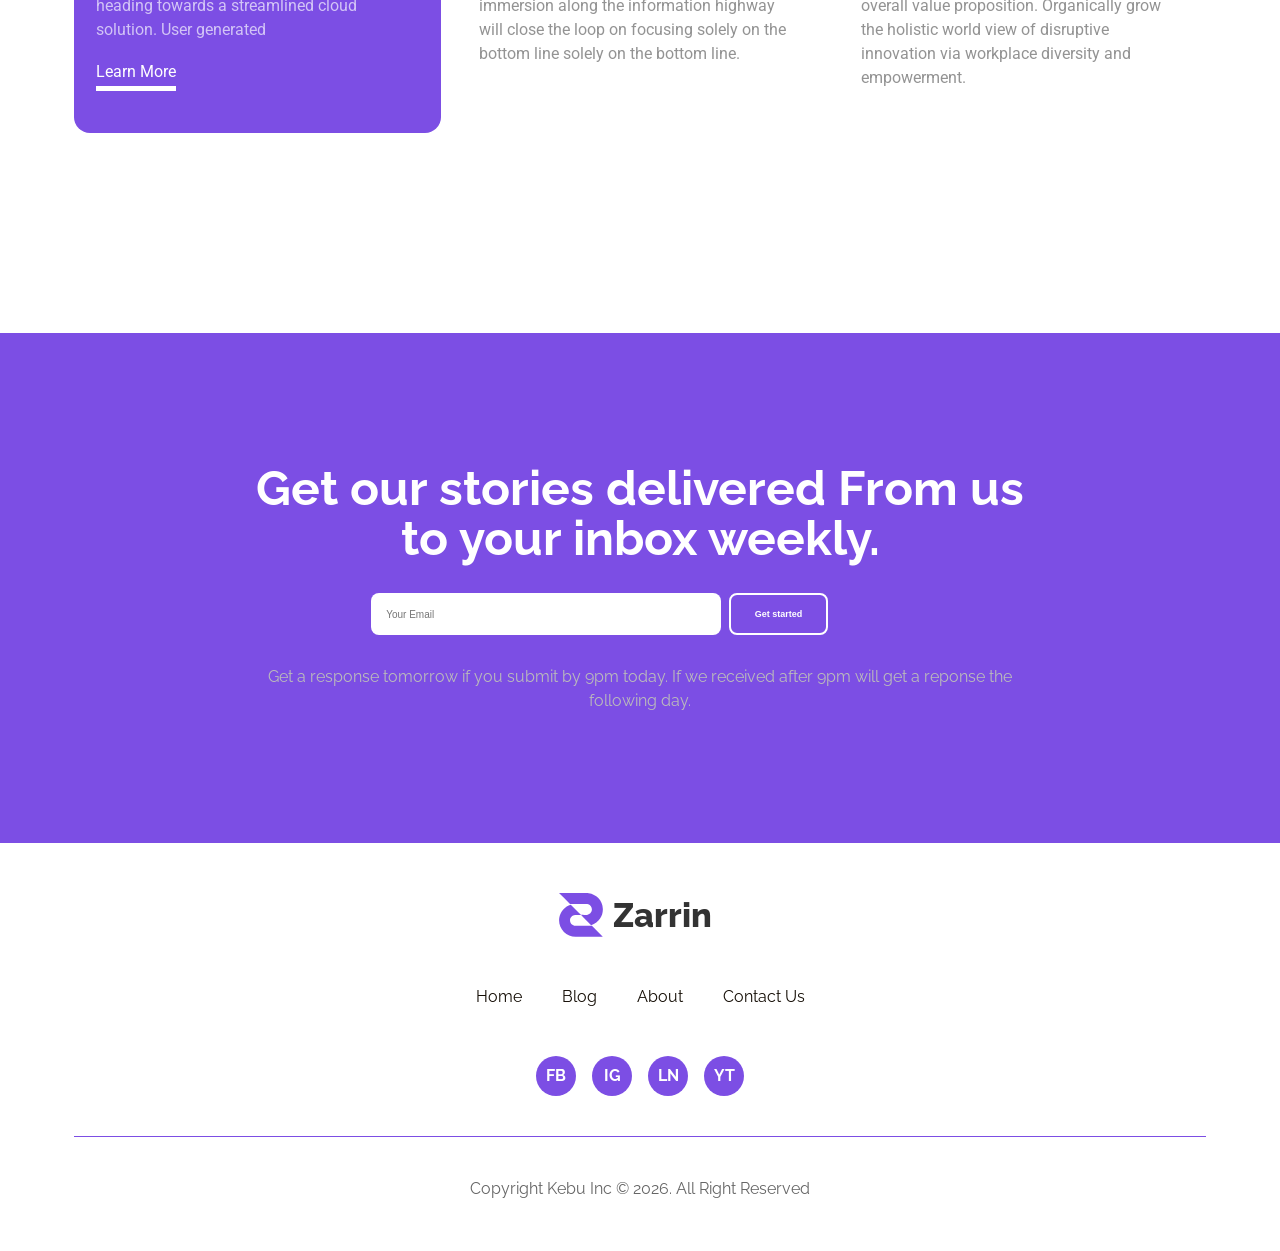
==== commit bc78719c: "Work on the website is completely finished. The war is over." ====
--- a/about.html
+++ b/about.html
@@ -16,17 +16,17 @@
         <div class="navbar-content">
             <div class="logo">
                 <a href="index.html">
-                    <img src="icons/main-logo.svg" alt=""/>
+                    <img src="icons/main-logo.svg" alt="" />
                     <span>Zarrin</span>
                 </a>
             </div>
             <nav class="hamburger-content">
                 <ul>
-                    <li><a href="blog.html">Blog</a></li>
-                    <li><a href="about.html">About</a></li>
-                    <li><a href="single_blog.html">Single Blog</a></li>
+                    <a href="blog.html">Blog</a>
+                    <a href="about.html">About</a>
+                    <a href="single_blog.html">Single Blog</a>
                     <div class="ham-button">
-                        <a class="btn-purple" href="contact.html">Contact Us</a>
+                        <a class="btn-main" href="contact.html">Contact Us</a>
                     </div>
                 </ul>
             </nav>
@@ -36,8 +36,8 @@
                         <li><a href="blog.html">Blog</a></li>
                         <li><a href="about.html">About</a></li>
                         <li><a href="single_blog.html">Single Blog</a></li>
-                        <li><img src="icons/search.svg" alt="" /></li>
-                        <a class="btn-purple" href="contact.html">Contact Us</a>
+                        <a style="padding: 5px;" href="error.html"><img src="icons/search.svg" alt="" /></a>
+                        <a class="btn-main" href="contact.html">Contact Us</a>
                     </ul>
                 </div>
             </div>
@@ -173,8 +173,10 @@
     <section class="footer container">
         <div class="footer-top">
             <div class="logo">
-                <img src="/icons/main-logo.svg" alt="" />
-                <span>Zarrin</span>
+                <a href="index.html">
+                    <img src="icons/main-logo.svg" alt="" />
+                    <span>Zarrin</span>
+                </a>
             </div>
             <div class="f-links">
                 <ul>
@@ -186,10 +188,10 @@
             </div>
             <div class="footer-circle">
                 <ul>
-                    <li><a href="#">FB</a></li>
-                    <li><a href="#">IG</a></li>
-                    <li><a href="#">LN</a></li>
-                    <li><a href="#">YT</a></li>
+                    <li><a href="https://www.facebook.com">FB</a></li>
+                    <li><a href="https://www.instagram.com">IG</a></li>
+                    <li><a href="https://www.linkedin.com">LN</a></li>
+                    <li><a href="https://uz.linkedin.com/">YT</a></li>
                 </ul>
             </div>
         </div>
--- a/styles/about.css
+++ b/styles/about.css
@@ -99,12 +99,21 @@
   display: flex;
   justify-content: center;
   align-items: center;
-  gap: 10px;
 }
 .navbar .logo a span {
   font-size: 34px;
   font-weight: 800;
   color: #333333;
+  transition: 0.3s ease-in-out;
+  padding: 0 10px;
+}
+.navbar .logo a span:hover {
+  color: #7C4EE4;
+}
+@media (max-width: 1024px) {
+  .navbar .logo {
+    font-size: 24px;
+  }
 }
 .navbar .navbar-content {
   display: flex;
@@ -128,22 +137,21 @@
   flex-direction: column;
   width: 100%;
 }
-.navbar .navbar-content .hamburger-content ul.active li {
-  padding: 25px 15px;
-}
-.navbar .navbar-content .hamburger-content ul.active li a {
-  color: #7C4EE4;
-  width: 100%;
-}
-.navbar .navbar-content .hamburger-content ul.active li:hover {
+.navbar .navbar-content .hamburger-content ul.active a {
+  color: #333333;
+  padding: 20px 10px;
+}
+.navbar .navbar-content .hamburger-content ul.active a:hover {
   background-color: #f3efff;
+  color: #7C4EE4;
   cursor: pointer;
   transition: 0.1s ease-in;
 }
 .navbar .navbar-content .hamburger-content ul.active .ham-button {
   padding: 10px;
-}
-.navbar .navbar-content .hamburger-content .btn-purple {
+  margin-top: 20px;
+}
+.navbar .navbar-content .hamburger-content ul.active .ham-button .btn-main {
   padding: 14px 32px;
   background-color: #7C4EE4;
   color: #fff;
@@ -152,8 +160,16 @@
   font-size: 16px;
   font-weight: 600;
   cursor: pointer;
+  transition: 0.3s ease-in-out;
+  border: 1px solid #7C4EE4;
   color: #fff;
   padding: 16px 48px;
+}
+.navbar .navbar-content .hamburger-content ul.active .ham-button .btn-main:hover {
+  background-color: #fff;
+  color: #7C4EE4;
+  border: 1px solid #7C4EE4;
+  transform: scale(1.03);
 }
 .navbar .navbar-content .hamburger-content .active {
   display: none;
@@ -167,21 +183,21 @@
   justify-content: space-between;
 }
 .navbar .navbar-content .nav-right .nav-links ul li {
-  padding: 16px 10px;
+  padding: 16px 6px;
+  transition: 0.3s ease-in-out;
 }
 .navbar .navbar-content .nav-right .nav-links ul li a {
   color: #333333;
-  padding: 10px 20px;
+  padding: 20px;
 }
 .navbar .navbar-content .nav-right .nav-links ul li:hover {
   background-color: #f3efff;
   cursor: pointer;
-  transition: 0.2s ease-in;
-}
-.navbar .navbar-content .nav-right .nav-links ul li:first-child a {
-  color: #7C4EE4;
-}
-.navbar .navbar-content .nav-right .nav-links ul .btn-purple {
+}
+.navbar .navbar-content .nav-right .nav-links ul li:hover a {
+  color: #7C4EE4;
+}
+.navbar .navbar-content .nav-right .nav-links ul .btn-main {
   padding: 14px 32px;
   background-color: #7C4EE4;
   color: #fff;
@@ -190,20 +206,34 @@
   font-size: 16px;
   font-weight: 600;
   cursor: pointer;
+  transition: 0.3s ease-in-out;
+  border: 1px solid #7C4EE4;
   padding: 16px 48px;
 }
 @media (max-width: 480px) {
-  .navbar .navbar-content .nav-right .nav-links ul .btn-purple {
+  .navbar .navbar-content .nav-right .nav-links ul .btn-main {
     padding: 11px 32px;
   }
 }
-.navbar .navbar-content .nav-right .nav-links ul .btn-purple {
+.navbar .navbar-content .nav-right .nav-links ul .btn-main .btn-main:hover {
+  background-color: #fff;
+  color: #7C4EE4;
+  border: 1px solid #7C4EE4;
+  transform: scale(1.03);
+}
+.navbar .navbar-content .nav-right .nav-links ul .btn-main {
   margin-left: 20px;
 }
-.navbar .navbar-content .nav-right .nav-links ul .btn-purple a {
+.navbar .navbar-content .nav-right .nav-links ul .btn-main a {
   color: #fff;
   font-weight: 600;
   font-size: 16px;
+}
+.navbar .navbar-content .nav-right .nav-links ul .btn-main:hover {
+  background-color: #fff;
+  color: #7C4EE4;
+  border: 1px solid #7C4EE4;
+  transform: scale(1.03);
 }
 .navbar .hamburger {
   display: none;
@@ -270,9 +300,15 @@
   font-size: 16px;
   font-weight: 600;
   cursor: pointer;
+  transition: 0.3s ease-in-out;
+  border: 1px solid #7C4EE4;
   border: 2px solid #fff;
   padding: 14px 24px;
   font-size: 9px;
+}
+.form .form-content form .btn-main:hover {
+  background-color: #fff;
+  color: #7C4EE4;
 }
 .form .form-content .form-text {
   color: #bbb;
@@ -300,15 +336,20 @@
   border-bottom: 1px solid #7C4EE4;
   padding-bottom: 40px;
 }
-.footer .footer-top .logo {
-  display: flex;
-  justify-content: center;
-  align-items: center;
-}
-.footer .footer-top .logo span {
+.footer .footer-top .logo a {
+  display: flex;
+  justify-content: center;
+  align-items: center;
+}
+.footer .footer-top .logo a span {
   font-size: 34px;
   font-weight: 800;
-  padding-left: 15px;
+  color: #333333;
+  transition: 0.3s ease-in-out;
+  padding: 0 10px;
+}
+.footer .footer-top .logo a span:hover {
+  color: #7C4EE4;
 }
 @media (max-width: 1024px) {
   .footer .footer-top .logo {
@@ -319,10 +360,21 @@
   display: flex;
   justify-content: center;
   align-items: center;
-  gap: 50px;
+}
+.footer .footer-top .f-links ul li {
+  padding: 10px 0;
+}
+.footer .footer-top .f-links ul li:hover {
+  background-color: #f3efff;
+  cursor: pointer;
+  transition: 0.2s ease-in;
+}
+.footer .footer-top .f-links ul li:hover a {
+  color: #7C4EE4;
 }
 .footer .footer-top .f-links ul a {
   color: #150e06;
+  padding: 20px;
 }
 .footer .footer-top .footer-circle ul {
   display: flex;
@@ -337,10 +389,19 @@
   text-align: center;
   padding: 10px 0;
   border-radius: 50%;
+  transition: 0.3s ease-in-out;
 }
 .footer .footer-top .footer-circle ul li a {
   font-weight: 700;
   color: #fff;
+  padding: 10px;
+}
+.footer .footer-top .footer-circle ul li:hover {
+  background-color: #f3f3f3;
+  transition: 0.4s ease-in-out;
+}
+.footer .footer-top .footer-circle ul li:hover a {
+  color: #7C4EE4;
 }
 
 @media (max-width: 500px) {
@@ -348,7 +409,9 @@
     display: flex;
     justify-content: center;
     align-items: center;
-    gap: 30px;
+  }
+  .footer .footer-top .f-links ul li a {
+    padding: 10px;
   }
 }
 .blog {
@@ -548,6 +611,9 @@
   background-color: #7C4EE4;
   color: #fff;
 }
+.our-work .team-cards .t-card:first-child .t-card-header {
+  color: #fff;
+}
 .our-work .team-cards .t-card:first-child .t-num {
   opacity: 100%;
   color: #fff;
@@ -679,7 +745,7 @@
     height: 450px;
   }
 }
-@media (max-width: 820px) {
+@media (max-width: 830px) {
   .navbar .navbar-content .show {
     display: flex;
   }
@@ -761,6 +827,9 @@
 @media (max-width: 600px) {
   .container {
     max-width: 480px;
+  }
+  .dev-and-date {
+    padding: 10px 0;
   }
   .ai-header {
     font-size: 36px;
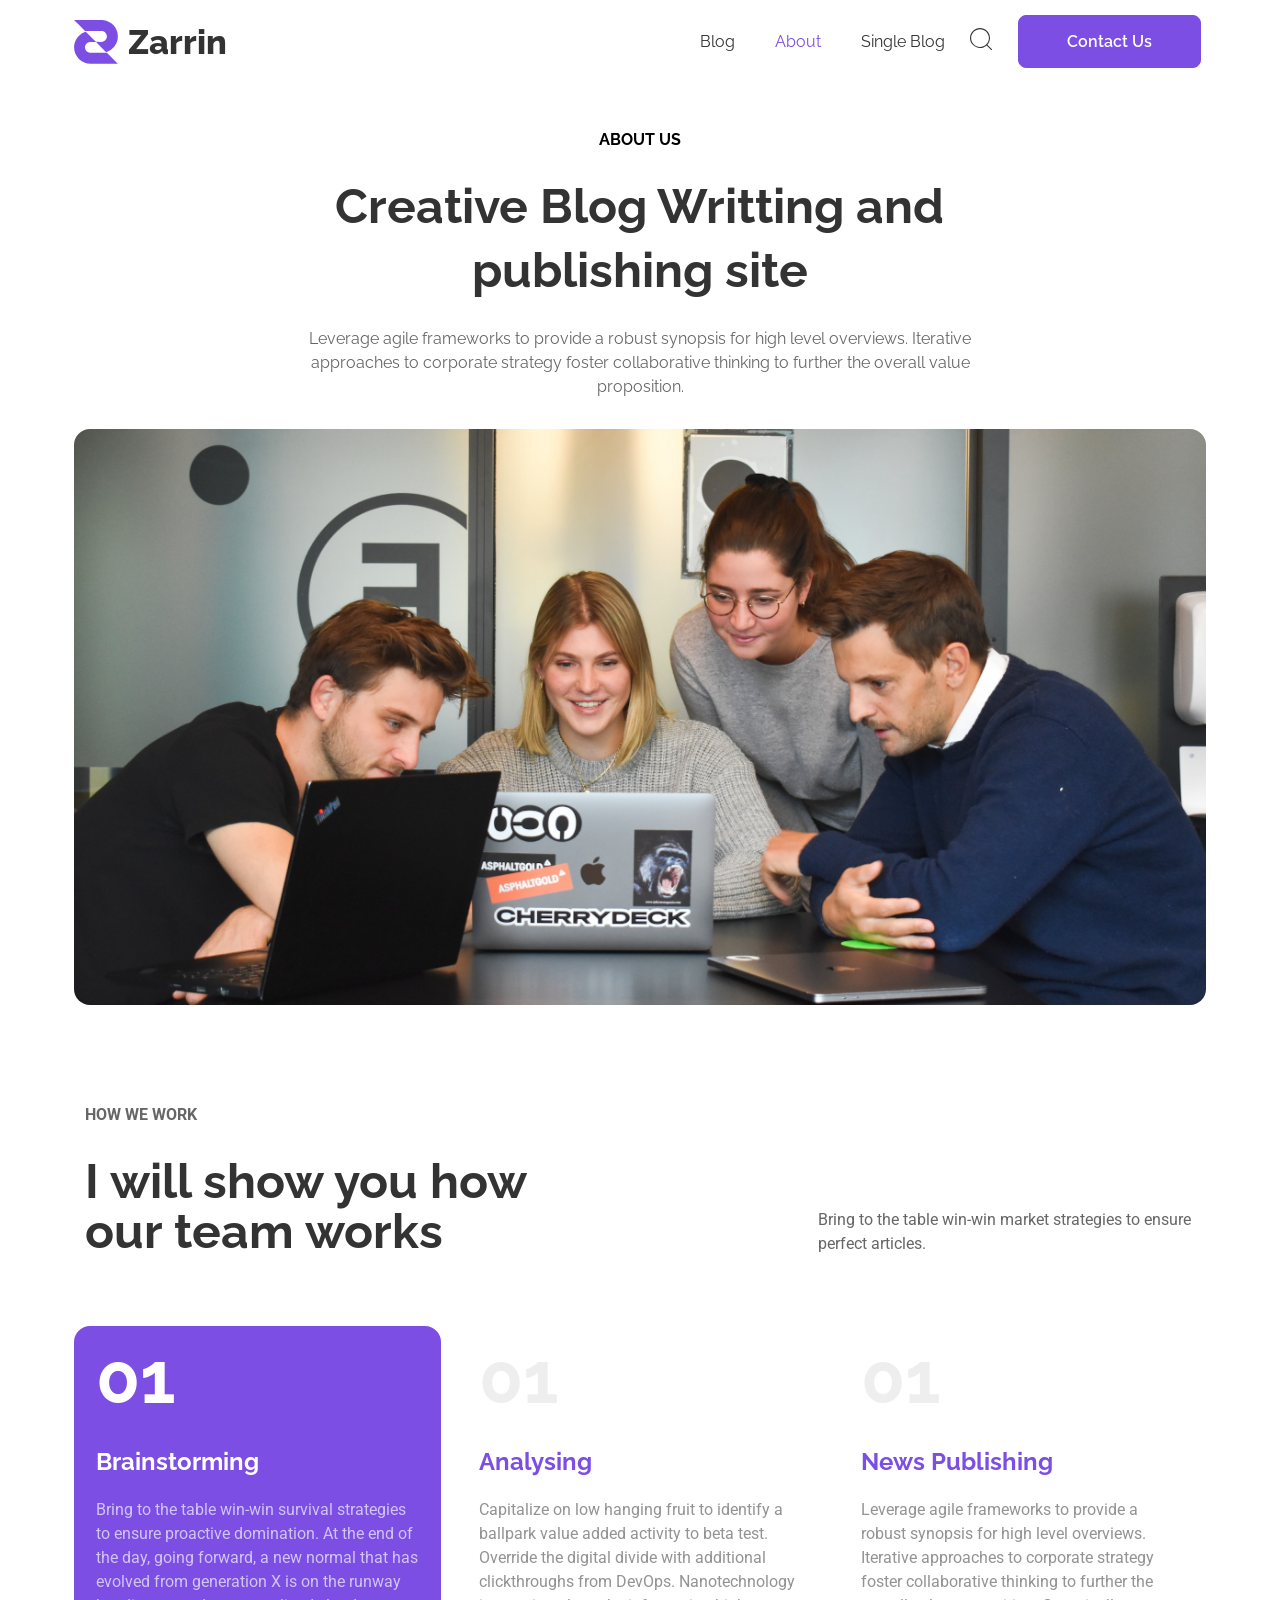
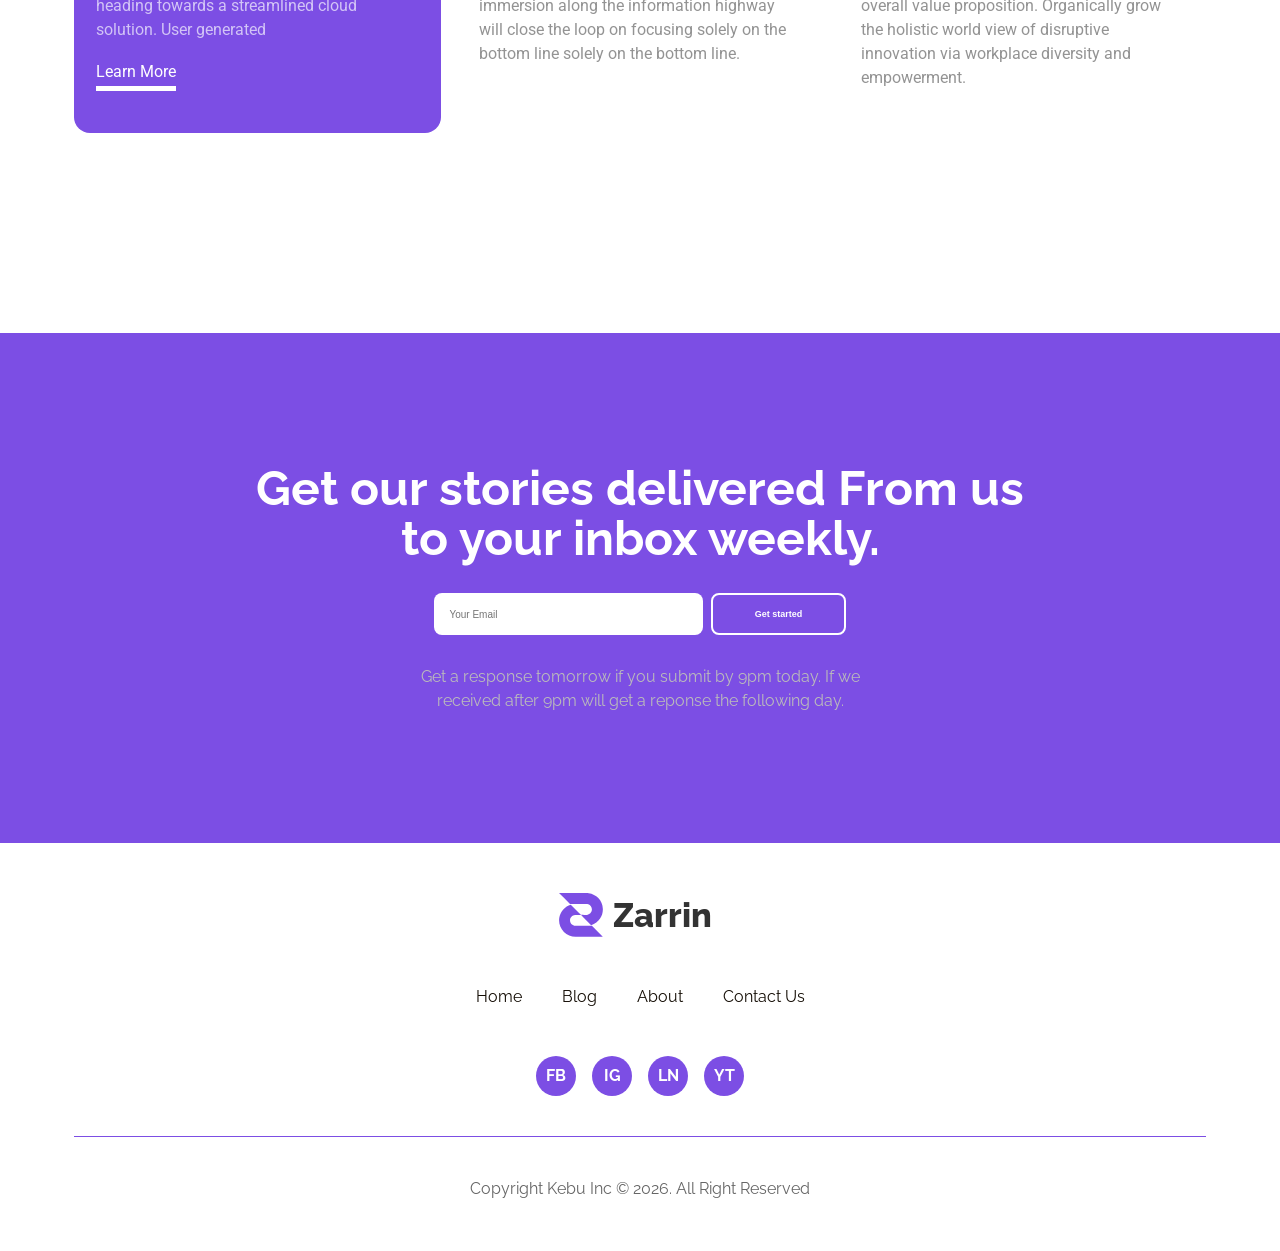
==== commit 9ccfd892: "There was a process of correcting mistakes." ====
--- a/about.html
+++ b/about.html
@@ -12,8 +12,8 @@
     <!--================ ABOUT PAGE =================-->
 
     <!-- NAVBAR SECTION -->
-    <section class="navbar container">
-        <div class="navbar-content">
+    <section class="navbar">
+        <div class="navbar-content container">
             <div class="logo">
                 <a href="index.html">
                     <img src="icons/main-logo.svg" alt="" />
@@ -33,9 +33,9 @@
             <div class="nav-right">
                 <div class="nav-links">
                     <ul>
-                        <li><a href="blog.html">Blog</a></li>
-                        <li><a href="about.html">About</a></li>
-                        <li><a href="single_blog.html">Single Blog</a></li>
+                        <a href="blog.html">Blog</a>
+                        <a href="about.html">About</a></li>
+                        <a href="single_blog.html">Single Blog</a>
                         <a style="padding: 5px;" href="error.html"><img src="icons/search.svg" alt="" /></a>
                         <a class="btn-main" href="contact.html">Contact Us</a>
                     </ul>
--- a/styles/about.css
+++ b/styles/about.css
@@ -10,6 +10,7 @@
 
 body {
   font-family: "raleway";
+  overflow-x: hidden;
 }
 
 .container {
@@ -27,9 +28,43 @@
 
 .purple-bg {
   background-color: #7C4EE4;
+  padding-top: 50px;
+}
+
+.top-lines {
+  position: absolute;
+  overflow-x: hidden;
+  width: 1340px;
+  height: 347px;
+  top: -120px;
+  left: -750px;
+  opacity: 20%;
+  border-radius: 50%;
+}
+@media (max-width: 1024px) {
+  .top-lines {
+    display: none;
+  }
+}
+
+.low-lines {
+  position: absolute;
+  overflow-x: hidden;
+  width: 1340px;
+  border-radius: 50%;
+  bottom: 380px;
+  right: -980px;
+  opacity: 20%;
+  z-index: 0;
+}
+@media (max-width: 1024px) {
+  .low-lines {
+    display: none;
+  }
 }
 
 .main-p {
+  font-weight: 400;
   font-size: 16px;
   line-height: 150%;
   color: #666666;
@@ -41,7 +76,7 @@
   align-items: center;
   font-family: "roboto";
   justify-content: start;
-  gap: 8px;
+  gap: 10px;
 }
 .dev-and-date .development {
   font-weight: 700;
@@ -73,6 +108,11 @@
   font-size: 18px;
   line-height: 150%;
 }
+@media (max-width: 1024px) {
+  .read-more {
+    font-size: 13px;
+  }
+}
 .read-more a {
   color: #7C4EE4;
   text-decoration: underline;
@@ -83,6 +123,10 @@
   font-size: 64px;
   width: 100%;
   line-height: 86px;
+}
+
+.link-active {
+  color: #7C4EE4 !important;
 }
 
 .navbar {
@@ -92,8 +136,7 @@
   top: 0;
   left: 0;
   right: 0;
-  padding: 0 30px;
-  z-index: 1;
+  z-index: 1488;
 }
 .navbar .logo a {
   display: flex;
@@ -107,7 +150,7 @@
   transition: 0.3s ease-in-out;
   padding: 0 10px;
 }
-.navbar .logo a span:hover {
+.navbar .logo a:hover span {
   color: #7C4EE4;
 }
 @media (max-width: 1024px) {
@@ -130,7 +173,7 @@
   justify-content: flex-start;
   top: 100%;
   left: 0;
-  box-shadow: 0px 5px 15px -10px #6b6b6b;
+  box-shadow: -1px 5px 15px -15px #6b6b6b;
 }
 .navbar .navbar-content .hamburger-content ul.active {
   display: none;
@@ -160,7 +203,7 @@
   font-size: 16px;
   font-weight: 600;
   cursor: pointer;
-  transition: 0.3s ease-in-out;
+  transition: 0.2s ease-in-out;
   border: 1px solid #7C4EE4;
   color: #fff;
   padding: 16px 48px;
@@ -169,7 +212,8 @@
   background-color: #fff;
   color: #7C4EE4;
   border: 1px solid #7C4EE4;
-  transform: scale(1.03);
+  transform: scale(1.02);
+  box-shadow: 0px 1px 10px 5px #d6c5ff;
 }
 .navbar .navbar-content .hamburger-content .active {
   display: none;
@@ -182,19 +226,12 @@
   align-items: center;
   justify-content: space-between;
 }
-.navbar .navbar-content .nav-right .nav-links ul li {
-  padding: 16px 6px;
+.navbar .navbar-content .nav-right .nav-links ul a {
+  padding: 10px 20px;
   transition: 0.3s ease-in-out;
-}
-.navbar .navbar-content .nav-right .nav-links ul li a {
   color: #333333;
-  padding: 20px;
-}
-.navbar .navbar-content .nav-right .nav-links ul li:hover {
-  background-color: #f3efff;
-  cursor: pointer;
-}
-.navbar .navbar-content .nav-right .nav-links ul li:hover a {
+}
+.navbar .navbar-content .nav-right .nav-links ul a:hover {
   color: #7C4EE4;
 }
 .navbar .navbar-content .nav-right .nav-links ul .btn-main {
@@ -206,7 +243,7 @@
   font-size: 16px;
   font-weight: 600;
   cursor: pointer;
-  transition: 0.3s ease-in-out;
+  transition: 0.2s ease-in-out;
   border: 1px solid #7C4EE4;
   padding: 16px 48px;
 }
@@ -219,7 +256,8 @@
   background-color: #fff;
   color: #7C4EE4;
   border: 1px solid #7C4EE4;
-  transform: scale(1.03);
+  transform: scale(1.02);
+  box-shadow: 0px 1px 10px 5px #d6c5ff;
 }
 .navbar .navbar-content .nav-right .nav-links ul .btn-main {
   margin-left: 20px;
@@ -233,7 +271,8 @@
   background-color: #fff;
   color: #7C4EE4;
   border: 1px solid #7C4EE4;
-  transform: scale(1.03);
+  transform: scale(1.02);
+  box-shadow: 0px 1px 10px 5px #d6c5ff;
 }
 .navbar .hamburger {
   display: none;
@@ -266,6 +305,7 @@
   font-weight: 700;
   font-size: 48px;
   line-height: 50px;
+  color: #333333;
 }
 @media (max-width: 1024px) {
   .form .form-content .form-header {
@@ -279,13 +319,17 @@
     line-height: 36px;
   }
 }
+.form .form-content .form-header {
+  color: #fff;
+}
 .form .form-content form {
   display: flex;
+  justify-content: center;
   width: 70%;
   gap: 8px;
 }
 .form .form-content form input {
-  width: 65%;
+  width: 50%;
   padding: 12px 0 12px 15px;
   border-radius: 8px;
   border: none;
@@ -300,18 +344,38 @@
   font-size: 16px;
   font-weight: 600;
   cursor: pointer;
-  transition: 0.3s ease-in-out;
+  transition: 0.2s ease-in-out;
   border: 1px solid #7C4EE4;
   border: 2px solid #fff;
   padding: 14px 24px;
   font-size: 9px;
+  width: 25%;
 }
 .form .form-content form .btn-main:hover {
   background-color: #fff;
   color: #7C4EE4;
+  box-shadow: 0px 1px 10px 1px #d6c5ff;
+}
+@media (max-width: 600px) {
+  .form .form-content form input {
+    width: 60%;
+  }
+  .form .form-content form .btn-main {
+    width: 35%;
+  }
 }
 .form .form-content .form-text {
   color: #bbb;
+  width: 65%;
+}
+.form .top-lines {
+  top: 4530px;
+  left: -800px;
+}
+.form .low-lines {
+  bottom: -4020px;
+  right: -800px;
+  border-radius: 45%;
 }
 
 @media (max-width: 800px) {
@@ -348,7 +412,7 @@
   transition: 0.3s ease-in-out;
   padding: 0 10px;
 }
-.footer .footer-top .logo a span:hover {
+.footer .footer-top .logo a:hover span {
   color: #7C4EE4;
 }
 @media (max-width: 1024px) {
@@ -365,9 +429,8 @@
   padding: 10px 0;
 }
 .footer .footer-top .f-links ul li:hover {
-  background-color: #f3efff;
   cursor: pointer;
-  transition: 0.2s ease-in;
+  transition: 0.3s ease-in;
 }
 .footer .footer-top .f-links ul li:hover a {
   color: #7C4EE4;
@@ -398,7 +461,8 @@
 }
 .footer .footer-top .footer-circle ul li:hover {
   background-color: #f3f3f3;
-  transition: 0.4s ease-in-out;
+  transition: 0.3s ease-in-out;
+  box-shadow: 0px 1px 10px 5px #d6c5ff;
 }
 .footer .footer-top .footer-circle ul li:hover a {
   color: #7C4EE4;
@@ -438,6 +502,7 @@
   font-weight: 700;
   font-size: 48px;
   line-height: 50px;
+  color: #333333;
 }
 @media (max-width: 1024px) {
   .blog .blog-content .blog-header {
@@ -460,7 +525,7 @@
   font-size: 16px;
 }
 .blog .blog-img {
-  background-image: url(/images/dev_team.jpg);
+  background-image: url(../images/dev_team.jpg);
   background-position: center;
   background-size: cover;
   background-repeat: no-repeat;
@@ -516,6 +581,7 @@
   font-weight: 700;
   font-size: 48px;
   line-height: 50px;
+  color: #333333;
 }
 @media (max-width: 1024px) {
   .our-work .team-top .top-text-content .team-header {
@@ -675,14 +741,24 @@
   .container {
     max-width: 882px;
   }
+  .vr {
+    padding: 60px 0 30px;
+  }
+  .recent .recent-low {
+    padding: 50px 0 30px;
+  }
   .recent-cards,
   .popular-cards,
   .popular-cards-low {
+    padding-top: 20px;
     gap: 10px;
   }
   .ai-header {
     font-size: 46px;
     line-height: 62px;
+  }
+  .form {
+    margin: 30px 0 0;
   }
 }
 @media (max-width: 1000px) {
@@ -737,6 +813,18 @@
   .container {
     max-width: 670px;
   }
+  .navbar .navbar-content .show {
+    display: flex;
+  }
+  .navbar .navbar-content .show .active {
+    display: flex !important;
+  }
+  .navbar .nav-right {
+    display: none;
+  }
+  .navbar .hamburger {
+    display: flex;
+  }
   .ai-header {
     font-size: 40px;
     line-height: 52px;
@@ -746,18 +834,6 @@
   }
 }
 @media (max-width: 830px) {
-  .navbar .navbar-content .show {
-    display: flex;
-  }
-  .navbar .navbar-content .show .active {
-    display: flex !important;
-  }
-  .navbar .nav-right {
-    display: none;
-  }
-  .navbar .hamburger {
-    display: flex;
-  }
   .form .form-content {
     width: 75%;
   }
